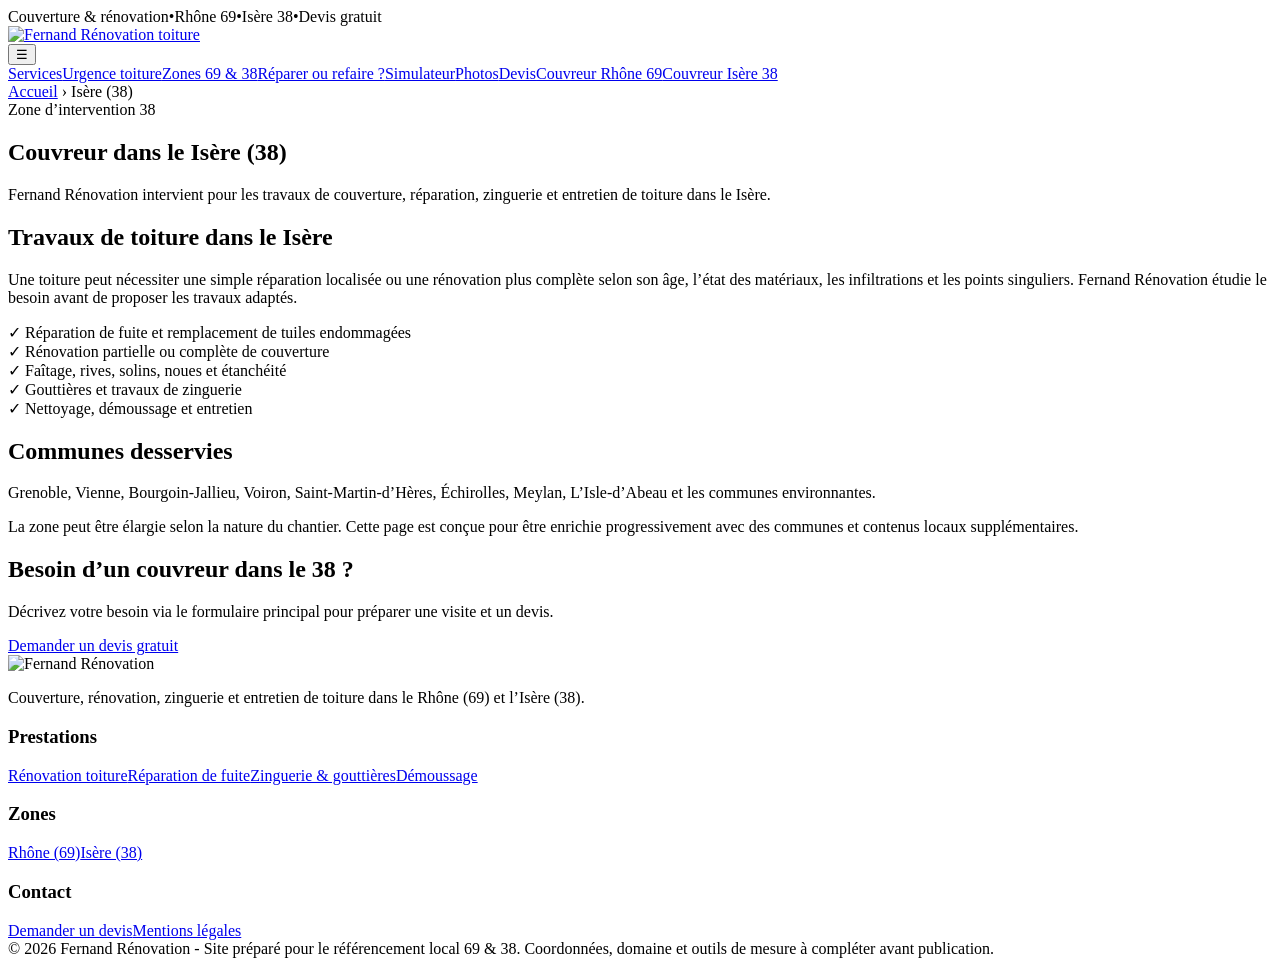
==== couvreur-isere-38.html @ d88a8b73 "Add files via upload" ====
<!doctype html><html lang="fr"><head><meta charset="utf-8">
<meta name="viewport" content="width=device-width,initial-scale=1">
<meta name="robots" content="index,follow,max-image-preview:large,max-snippet:-1,max-video-preview:-1">
<meta name="theme-color" content="#303940">
<link rel="icon" type="image/png" href="assets/favicon.png">
<link rel="stylesheet" href="assets/site.css">
<title>Couvreur Isère (38) | Fernand Rénovation</title><meta name="description" content="Fernand Rénovation, couvreur dans le Isère (38) : rénovation de toiture, fuite, zinguerie, gouttières, faîtage et démoussage. Devis gratuit."><meta name="geo.region" content="FR-38"><script type="application/ld+json">
{
  "@context":"https://schema.org",
  "@type":"RoofingContractor",
  "name":"Fernand Rénovation",
  "image":"assets/logo-fernand.png",
  "description":"Entreprise de couverture et rénovation de toiture intervenant dans le Rhône (69) et l'Isère (38).",
  "areaServed":[
    {"@type":"AdministrativeArea","name":"Rhône"},
    {"@type":"AdministrativeArea","name":"Isère"}
  ],
  "serviceType":["Couverture","Rénovation de toiture","Réparation de fuite","Zinguerie","Gouttières","Faîtage","Démoussage de toiture"]
}
</script>
</head><body><div class="trustBar"><div class="container trustInner"><span>Couverture & rénovation</span><span class="sep">•</span><span>Rhône 69</span><span class="sep">•</span><span>Isère 38</span><span class="sep">•</span><span>Devis gratuit</span></div></div>
<header><div class="container nav"><a class="brand" href="index.html"><img src="assets/logo-fernand.png" alt="Fernand Rénovation toiture"></a><div class="menuWrap"><button id="menuBtn" class="menuBtn" aria-label="Ouvrir le menu" aria-expanded="false">☰</button><nav id="menuPanel" class="menuPanel"><a href="index.html#services">Services</a><a href="index.html#urgence">Urgence toiture</a><a href="index.html#zone">Zones 69 & 38</a><a href="index.html#diagnostic">Réparer ou refaire ?</a><a href="index.html#simulateur">Simulateur</a><a href="index.html#photos">Photos</a><a href="index.html#devis">Devis</a><a href="couvreur-rhone-69.html">Couvreur Rhône 69</a><a href="couvreur-isere-38.html">Couvreur Isère 38</a></nav></div></div></header>
<main><section class="pageHero"><div class="container"><div class="breadcrumb"><a href="index.html">Accueil</a> › Isère (38)</div><span class="eyebrow">Zone d’intervention 38</span><h1>Couvreur dans le Isère (38)</h1><p class="heroLead">Fernand Rénovation intervient pour les travaux de couverture, réparation, zinguerie et entretien de toiture dans le Isère.</p></div></section><section class="section"><div class="container prose"><h2>Travaux de toiture dans le Isère</h2><p>Une toiture peut nécessiter une simple réparation localisée ou une rénovation plus complète selon son âge, l’état des matériaux, les infiltrations et les points singuliers. Fernand Rénovation étudie le besoin avant de proposer les travaux adaptés.</p><div class="checklist"><div class="check">✓ Réparation de fuite et remplacement de tuiles endommagées</div><div class="check">✓ Rénovation partielle ou complète de couverture</div><div class="check">✓ Faîtage, rives, solins, noues et étanchéité</div><div class="check">✓ Gouttières et travaux de zinguerie</div><div class="check">✓ Nettoyage, démoussage et entretien</div></div><h2>Communes desservies</h2><p>Grenoble, Vienne, Bourgoin-Jallieu, Voiron, Saint-Martin-d’Hères, Échirolles, Meylan, L’Isle-d’Abeau et les communes environnantes.</p><p>La zone peut être élargie selon la nature du chantier. Cette page est conçue pour être enrichie progressivement avec des communes et contenus locaux supplémentaires.</p><h2>Besoin d’un couvreur dans le 38 ?</h2><p>Décrivez votre besoin via le formulaire principal pour préparer une visite et un devis.</p><a class="btn blue" href="index.html#devis">Demander un devis gratuit</a></div></section></main><footer><div class="container"><div class="footerGrid"><div><img class="footerLogo" src="assets/logo-fernand.png" alt="Fernand Rénovation"><p class="small">Couverture, rénovation, zinguerie et entretien de toiture dans le Rhône (69) et l’Isère (38).</p></div><div><h3>Prestations</h3><a href="renovation-toiture.html">Rénovation toiture</a><a href="reparation-fuite-toiture.html">Réparation de fuite</a><a href="zinguerie-gouttieres.html">Zinguerie & gouttières</a><a href="demoussage-toiture.html">Démoussage</a></div><div><h3>Zones</h3><a href="couvreur-rhone-69.html">Rhône (69)</a><a href="couvreur-isere-38.html">Isère (38)</a></div><div><h3>Contact</h3><a href="index.html#devis">Demander un devis</a><a href="mentions-legales.html">Mentions légales</a></div></div><div class="footerBottom">© 2026 Fernand Rénovation - Site préparé pour le référencement local 69 & 38. Coordonnées, domaine et outils de mesure à compléter avant publication.</div></div></footer>
<script src="assets/site.js"></script>
</body></html>
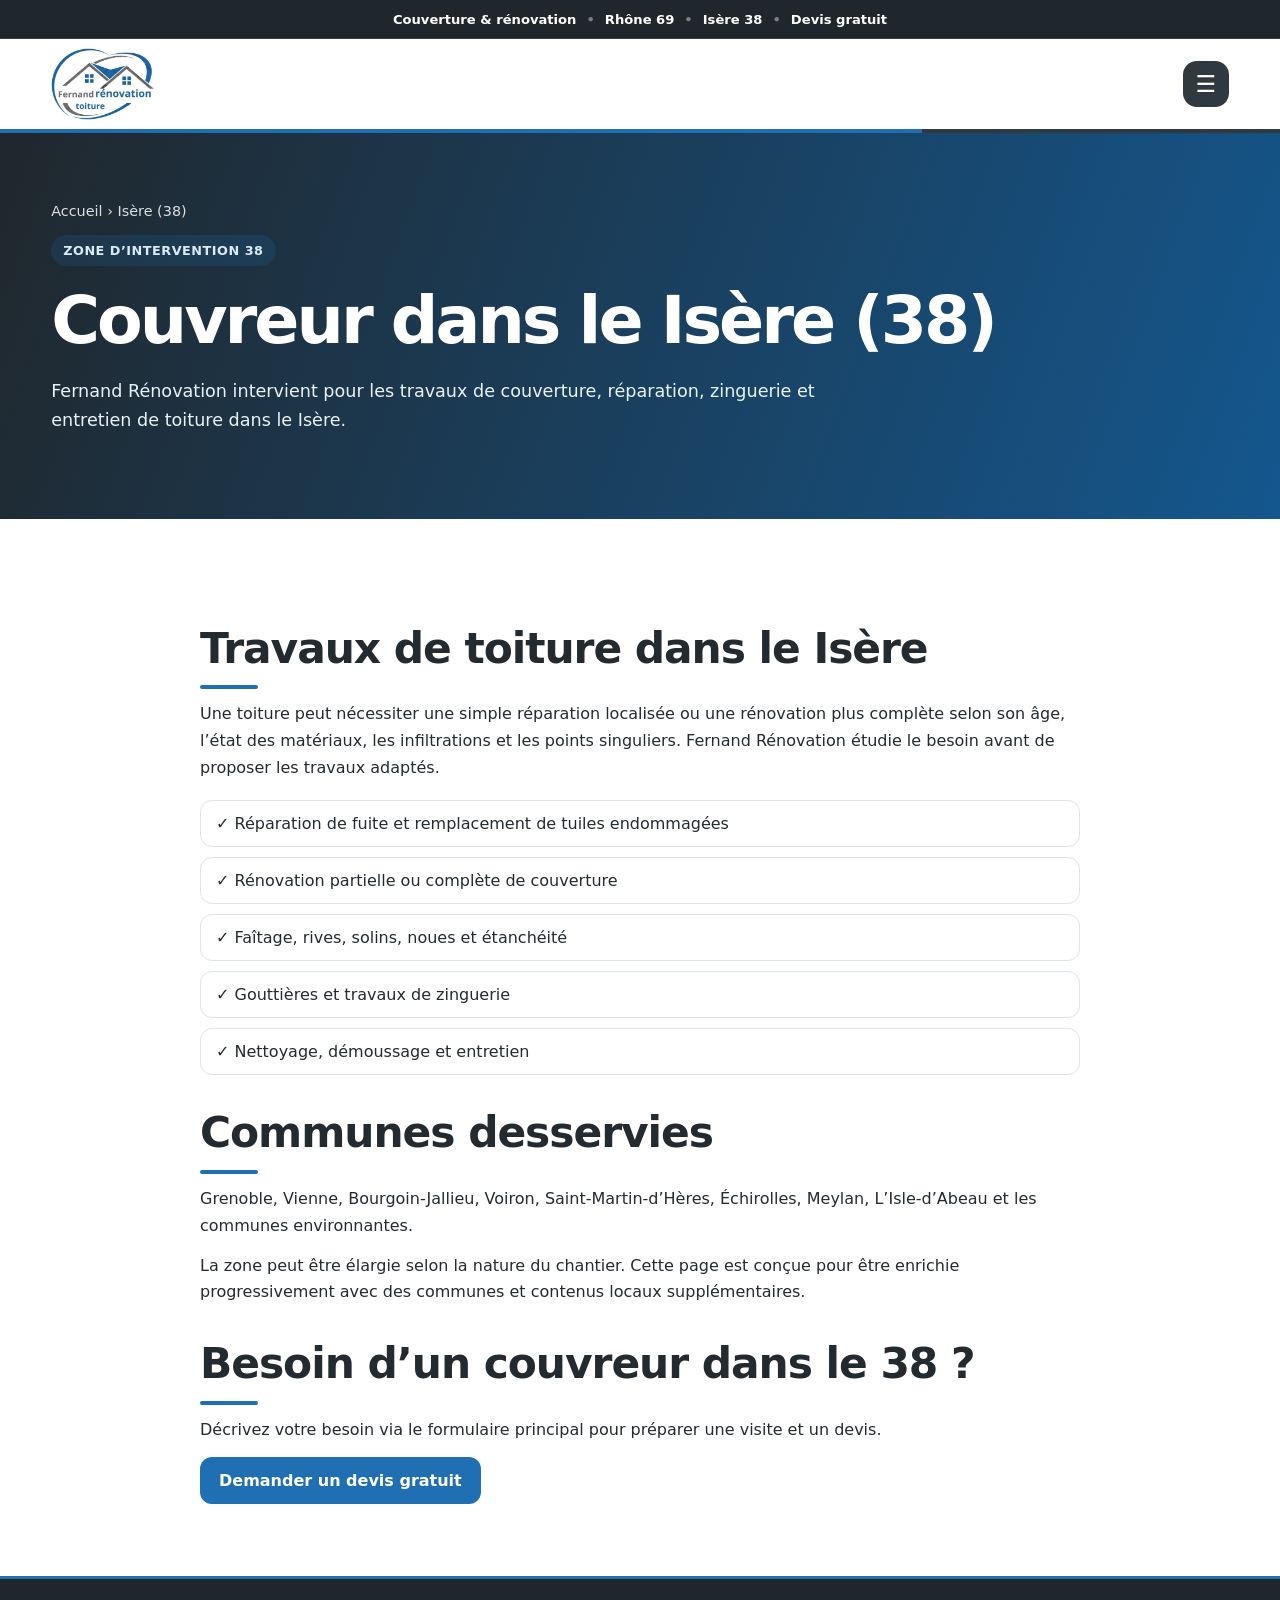
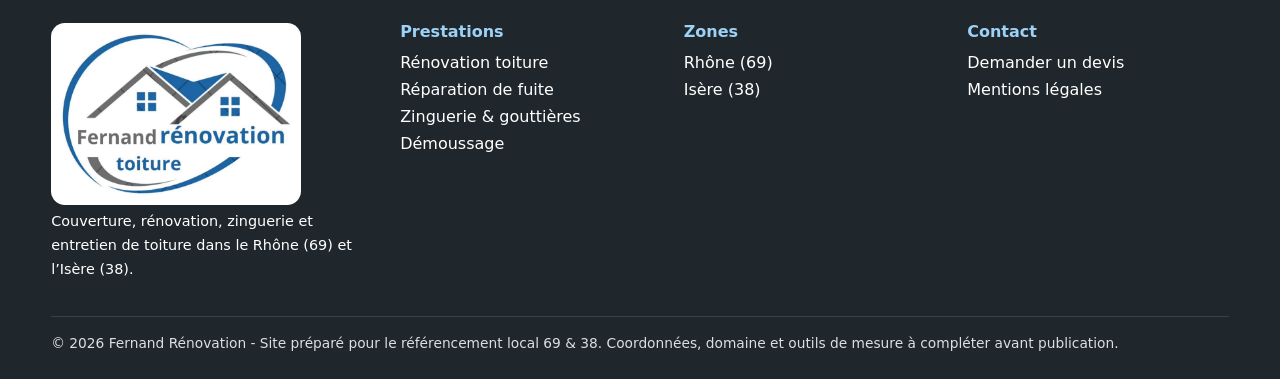
==== commit d977cdcb: "Add files via upload" ====
--- a/couvreur-isere-38.html
+++ b/couvreur-isere-38.html
@@ -2,14 +2,14 @@
 <meta name="viewport" content="width=device-width,initial-scale=1">
 <meta name="robots" content="index,follow,max-image-preview:large,max-snippet:-1,max-video-preview:-1">
 <meta name="theme-color" content="#303940">
-<link rel="icon" type="image/png" href="assets/favicon.png">
-<link rel="stylesheet" href="assets/site.css">
+<link rel="icon" type="image/png" href="favicon.png">
+<link rel="stylesheet" href="site.css">
 <title>Couvreur Isère (38) | Fernand Rénovation</title><meta name="description" content="Fernand Rénovation, couvreur dans le Isère (38) : rénovation de toiture, fuite, zinguerie, gouttières, faîtage et démoussage. Devis gratuit."><meta name="geo.region" content="FR-38"><script type="application/ld+json">
 {
   "@context":"https://schema.org",
   "@type":"RoofingContractor",
   "name":"Fernand Rénovation",
-  "image":"assets/logo-fernand.png",
+  "image":"logo-fernand.png",
   "description":"Entreprise de couverture et rénovation de toiture intervenant dans le Rhône (69) et l'Isère (38).",
   "areaServed":[
     {"@type":"AdministrativeArea","name":"Rhône"},
@@ -19,7 +19,7 @@
 }
 </script>
 </head><body><div class="trustBar"><div class="container trustInner"><span>Couverture & rénovation</span><span class="sep">•</span><span>Rhône 69</span><span class="sep">•</span><span>Isère 38</span><span class="sep">•</span><span>Devis gratuit</span></div></div>
-<header><div class="container nav"><a class="brand" href="index.html"><img src="assets/logo-fernand.png" alt="Fernand Rénovation toiture"></a><div class="menuWrap"><button id="menuBtn" class="menuBtn" aria-label="Ouvrir le menu" aria-expanded="false">☰</button><nav id="menuPanel" class="menuPanel"><a href="index.html#services">Services</a><a href="index.html#urgence">Urgence toiture</a><a href="index.html#zone">Zones 69 & 38</a><a href="index.html#diagnostic">Réparer ou refaire ?</a><a href="index.html#simulateur">Simulateur</a><a href="index.html#photos">Photos</a><a href="index.html#devis">Devis</a><a href="couvreur-rhone-69.html">Couvreur Rhône 69</a><a href="couvreur-isere-38.html">Couvreur Isère 38</a></nav></div></div></header>
-<main><section class="pageHero"><div class="container"><div class="breadcrumb"><a href="index.html">Accueil</a> › Isère (38)</div><span class="eyebrow">Zone d’intervention 38</span><h1>Couvreur dans le Isère (38)</h1><p class="heroLead">Fernand Rénovation intervient pour les travaux de couverture, réparation, zinguerie et entretien de toiture dans le Isère.</p></div></section><section class="section"><div class="container prose"><h2>Travaux de toiture dans le Isère</h2><p>Une toiture peut nécessiter une simple réparation localisée ou une rénovation plus complète selon son âge, l’état des matériaux, les infiltrations et les points singuliers. Fernand Rénovation étudie le besoin avant de proposer les travaux adaptés.</p><div class="checklist"><div class="check">✓ Réparation de fuite et remplacement de tuiles endommagées</div><div class="check">✓ Rénovation partielle ou complète de couverture</div><div class="check">✓ Faîtage, rives, solins, noues et étanchéité</div><div class="check">✓ Gouttières et travaux de zinguerie</div><div class="check">✓ Nettoyage, démoussage et entretien</div></div><h2>Communes desservies</h2><p>Grenoble, Vienne, Bourgoin-Jallieu, Voiron, Saint-Martin-d’Hères, Échirolles, Meylan, L’Isle-d’Abeau et les communes environnantes.</p><p>La zone peut être élargie selon la nature du chantier. Cette page est conçue pour être enrichie progressivement avec des communes et contenus locaux supplémentaires.</p><h2>Besoin d’un couvreur dans le 38 ?</h2><p>Décrivez votre besoin via le formulaire principal pour préparer une visite et un devis.</p><a class="btn blue" href="index.html#devis">Demander un devis gratuit</a></div></section></main><footer><div class="container"><div class="footerGrid"><div><img class="footerLogo" src="assets/logo-fernand.png" alt="Fernand Rénovation"><p class="small">Couverture, rénovation, zinguerie et entretien de toiture dans le Rhône (69) et l’Isère (38).</p></div><div><h3>Prestations</h3><a href="renovation-toiture.html">Rénovation toiture</a><a href="reparation-fuite-toiture.html">Réparation de fuite</a><a href="zinguerie-gouttieres.html">Zinguerie & gouttières</a><a href="demoussage-toiture.html">Démoussage</a></div><div><h3>Zones</h3><a href="couvreur-rhone-69.html">Rhône (69)</a><a href="couvreur-isere-38.html">Isère (38)</a></div><div><h3>Contact</h3><a href="index.html#devis">Demander un devis</a><a href="mentions-legales.html">Mentions légales</a></div></div><div class="footerBottom">© 2026 Fernand Rénovation - Site préparé pour le référencement local 69 & 38. Coordonnées, domaine et outils de mesure à compléter avant publication.</div></div></footer>
-<script src="assets/site.js"></script>
+<header><div class="container nav"><a class="brand" href="index.html"><img src="logo-fernand.png" alt="Fernand Rénovation toiture"></a><div class="menuWrap"><button id="menuBtn" class="menuBtn" aria-label="Ouvrir le menu" aria-expanded="false">☰</button><nav id="menuPanel" class="menuPanel"><a href="index.html#services">Services</a><a href="index.html#urgence">Urgence toiture</a><a href="index.html#zone">Zones 69 & 38</a><a href="index.html#diagnostic">Réparer ou refaire ?</a><a href="index.html#simulateur">Simulateur</a><a href="index.html#photos">Photos</a><a href="index.html#devis">Devis</a><a href="couvreur-rhone-69.html">Couvreur Rhône 69</a><a href="couvreur-isere-38.html">Couvreur Isère 38</a></nav></div></div></header>
+<main><section class="pageHero"><div class="container"><div class="breadcrumb"><a href="index.html">Accueil</a> › Isère (38)</div><span class="eyebrow">Zone d’intervention 38</span><h1>Couvreur dans le Isère (38)</h1><p class="heroLead">Fernand Rénovation intervient pour les travaux de couverture, réparation, zinguerie et entretien de toiture dans le Isère.</p></div></section><section class="section"><div class="container prose"><h2>Travaux de toiture dans le Isère</h2><p>Une toiture peut nécessiter une simple réparation localisée ou une rénovation plus complète selon son âge, l’état des matériaux, les infiltrations et les points singuliers. Fernand Rénovation étudie le besoin avant de proposer les travaux adaptés.</p><div class="checklist"><div class="check">✓ Réparation de fuite et remplacement de tuiles endommagées</div><div class="check">✓ Rénovation partielle ou complète de couverture</div><div class="check">✓ Faîtage, rives, solins, noues et étanchéité</div><div class="check">✓ Gouttières et travaux de zinguerie</div><div class="check">✓ Nettoyage, démoussage et entretien</div></div><h2>Communes desservies</h2><p>Grenoble, Vienne, Bourgoin-Jallieu, Voiron, Saint-Martin-d’Hères, Échirolles, Meylan, L’Isle-d’Abeau et les communes environnantes.</p><p>La zone peut être élargie selon la nature du chantier. Cette page est conçue pour être enrichie progressivement avec des communes et contenus locaux supplémentaires.</p><h2>Besoin d’un couvreur dans le 38 ?</h2><p>Décrivez votre besoin via le formulaire principal pour préparer une visite et un devis.</p><a class="btn blue" href="index.html#devis">Demander un devis gratuit</a></div></section></main><footer><div class="container"><div class="footerGrid"><div><img class="footerLogo" src="logo-fernand.png" alt="Fernand Rénovation"><p class="small">Couverture, rénovation, zinguerie et entretien de toiture dans le Rhône (69) et l’Isère (38).</p></div><div><h3>Prestations</h3><a href="renovation-toiture.html">Rénovation toiture</a><a href="reparation-fuite-toiture.html">Réparation de fuite</a><a href="zinguerie-gouttieres.html">Zinguerie & gouttières</a><a href="demoussage-toiture.html">Démoussage</a></div><div><h3>Zones</h3><a href="couvreur-rhone-69.html">Rhône (69)</a><a href="couvreur-isere-38.html">Isère (38)</a></div><div><h3>Contact</h3><a href="index.html#devis">Demander un devis</a><a href="mentions-legales.html">Mentions légales</a></div></div><div class="footerBottom">© 2026 Fernand Rénovation - Site préparé pour le référencement local 69 & 38. Coordonnées, domaine et outils de mesure à compléter avant publication.</div></div></footer>
+<script src="site.js"></script>
 </body></html>
--- a/site.css
+++ b/site.css
@@ -0,0 +1,15 @@
+:root{--blue:#1f6fb2;--blue2:#14578e;--anth:#303940;--anth2:#20272c;--white:#fff;--soft:#f3f7fa;--text:#232b31;--muted:#66727c;--border:#dce4ea;--shadow:0 16px 42px rgba(32,48,58,.12);--radius:18px;--max:1180px}
+*{box-sizing:border-box}html{scroll-behavior:smooth}body{margin:0;font-family:system-ui,-apple-system,Segoe UI,Roboto,Arial,sans-serif;background:#fff;color:var(--text)}body.menu-open{overflow:hidden}a{color:inherit;text-decoration:none}img{max-width:100%}button,input,select,textarea{font:inherit}h1,h2,h3{line-height:1.15}h1{font-size:clamp(2.35rem,5.2vw,4.45rem);letter-spacing:-.045em;margin:0 0 18px}h2{font-size:clamp(1.85rem,3.4vw,2.65rem);letter-spacing:-.025em;margin:0 0 12px}h2:after{content:"";display:block;width:58px;height:4px;background:var(--blue);border-radius:99px;margin-top:12px}h3{margin:0 0 8px}p{line-height:1.68;margin:0 0 13px}.container{width:min(var(--max),92%);margin:auto}.section{padding:72px 0}.alt{background:linear-gradient(180deg,#fff,#f4f8fb)}.muted{color:var(--muted)}.small{font-size:.9rem}.card{background:#fff;border:1px solid var(--border);border-radius:var(--radius);padding:24px;box-shadow:var(--shadow)}
+.btn{display:inline-flex;align-items:center;justify-content:center;gap:8px;padding:13px 18px;border-radius:12px;border:1px solid transparent;font-weight:900;cursor:pointer;transition:.18s ease;text-align:center}.btn:hover{transform:translateY(-1px)}.btn.blue{background:var(--blue);color:#fff}.btn.blue:hover{background:var(--blue2)}.btn.anth{background:var(--anth);color:#fff}.btn.ghost{background:#fff;border-color:var(--border);color:var(--text)}.btn.disabled{opacity:.55;cursor:not-allowed;transform:none}.eyebrow{display:inline-flex;padding:8px 12px;border-radius:999px;background:rgba(31,111,178,.18);color:#d9ebf9;font-size:.8rem;font-weight:900;letter-spacing:.04em;text-transform:uppercase;margin-bottom:16px}.grid3{display:grid;grid-template-columns:repeat(3,minmax(0,1fr));gap:18px}.grid2{display:grid;grid-template-columns:repeat(2,minmax(0,1fr));gap:18px}
+.trustBar{background:var(--anth2);color:#fff;border-bottom:1px solid rgba(255,255,255,.1)}.trustInner{min-height:38px;display:flex;align-items:center;justify-content:center;gap:10px;flex-wrap:wrap;padding:7px 0;font-size:.82rem;font-weight:800;text-align:center}.sep{opacity:.4}header{position:sticky;top:0;z-index:100;background:#fff}header:after{content:"";display:block;height:4px;background:linear-gradient(90deg,var(--blue) 0 72%,var(--anth) 72%)}.nav{display:flex;justify-content:space-between;align-items:center;gap:16px;padding:9px 0}.brand img{height:72px;width:auto;display:block}.menuBtn{width:46px;height:46px;border:0;border-radius:14px;background:var(--anth);display:grid;place-items:center;color:#fff;font-size:23px;cursor:pointer}.menuWrap{position:relative}.menuPanel{position:absolute;right:0;top:56px;width:min(360px,90vw);max-height:78vh;overflow:auto;background:#fff;border:1px solid var(--border);border-radius:16px;box-shadow:var(--shadow);padding:9px;display:none}.menuPanel.open{display:block}.menuPanel a{display:block;padding:11px 12px;border-radius:10px;font-weight:800}.menuPanel a:hover{background:var(--soft)}
+.hero{position:relative;overflow:hidden;padding:72px 0 0;background:linear-gradient(110deg,rgba(32,39,44,.98),rgba(31,111,178,.90));color:#fff}.hero:before{content:"";position:absolute;inset:-20% -10% auto 38%;height:520px;background:radial-gradient(circle,rgba(255,255,255,.14),transparent 66%);transform:rotate(-8deg)}.heroGrid{position:relative;display:grid;grid-template-columns:minmax(0,1.2fr) minmax(320px,.72fr);gap:38px;align-items:center}.heroLead{font-size:1.1rem;color:#e9f2f8;max-width:800px}.heroActions{display:flex;gap:10px;flex-wrap:wrap;margin-top:24px}.hero .btn.ghost{background:transparent;border-color:rgba(255,255,255,.5);color:#fff}.heroCard{background:rgba(255,255,255,.97);color:var(--text);padding:24px;border-radius:22px;border:1px solid rgba(255,255,255,.25);box-shadow:0 25px 60px rgba(0,0,0,.25)}.heroCard img{width:100%;max-height:220px;object-fit:contain}.heroCard .line{display:flex;gap:11px;padding:10px 0;border-bottom:1px solid var(--border)}.trustStrip{position:relative;margin-top:46px;background:rgba(18,25,30,.58);border-top:1px solid rgba(255,255,255,.1)}.trustGrid{display:grid;grid-template-columns:repeat(4,1fr)}.trustItem{padding:18px 15px;border-right:1px solid rgba(255,255,255,.1)}.trustItem:last-child{border-right:0}.trustItem strong{display:block}.trustItem span{display:block;color:#d9e3ea;font-size:.82rem;margin-top:3px}
+.urgencyBox{max-width:1040px;margin:auto}.urgencyChoices{display:grid;grid-template-columns:repeat(3,minmax(0,1fr));gap:14px;margin-top:22px}.urgencyChoice{border:1px solid var(--border);background:#fff;border-radius:17px;padding:20px;text-align:left;cursor:pointer;min-height:196px;display:flex;flex-direction:column;gap:10px;box-shadow:0 8px 22px rgba(24,37,54,.06)}.urgencyChoice:hover,.urgencyChoice.active{border-color:var(--blue);background:#f4f9fd}.urgencyChoice strong{font-size:1.06rem}.urgencyChoice small{margin-top:auto;color:var(--blue2);font-weight:900}.badge{display:inline-flex;width:max-content;padding:6px 9px;border-radius:99px;font-size:.75rem;font-weight:900;background:#e4f1fa;color:var(--blue2)}.urgencyResult{display:none;margin-top:18px;padding:20px;border:1px solid var(--border);border-radius:16px;background:#fff}.urgencyResult.show{display:block}
+.serviceCard{display:flex;flex-direction:column}.serviceCard p{color:var(--muted)}.serviceCard a{margin-top:auto;font-weight:900;color:var(--blue2)}.icon{width:48px;height:48px;border-radius:14px;background:#e4f1fa;display:grid;place-items:center;font-size:1.45rem;margin-bottom:14px}.whyGrid{display:grid;grid-template-columns:repeat(5,minmax(0,1fr));gap:14px;margin-top:22px}.whyItem{text-align:center;padding:20px;border:1px solid var(--border);border-radius:15px;background:#fff}.whyItem span{font-size:1.75rem}.whyItem p{font-size:.9rem;color:var(--muted);margin:0}
+.localHero{border:2px solid var(--blue);background:linear-gradient(135deg,#fff,#edf6fc)}.localStats{display:grid;grid-template-columns:repeat(3,1fr);gap:12px;margin-top:20px}.localStat{padding:16px;border:1px solid var(--border);border-radius:13px;background:#fff}.localStat strong{display:block;color:var(--blue2)}.zoneCards{display:grid;grid-template-columns:repeat(2,minmax(0,1fr));gap:18px;margin-top:18px}.localLinks{display:grid;grid-template-columns:repeat(2,1fr);gap:10px;margin-top:16px}.localLinks a{padding:12px;border:1px solid var(--border);border-radius:12px;text-align:center;font-weight:850;background:#fff}.localLinks a:hover{border-color:var(--blue);background:#f4f9fd}
+.quiz{max-width:900px;margin:22px auto 0}.question{display:none}.question.active{display:block}.answerGrid{display:grid;grid-template-columns:repeat(2,1fr);gap:12px;margin-top:15px}.answer{padding:15px;border:1px solid var(--border);border-radius:13px;background:#fff;cursor:pointer;font-weight:800;text-align:left}.answer:hover{border-color:var(--blue)}.progress{height:8px;background:#e8eef2;border-radius:99px;overflow:hidden;margin-bottom:20px}.progress span{display:block;height:100%;background:var(--blue);width:0}.quizResult{display:none}.quizResult.show{display:block}
+.estimator{display:grid;grid-template-columns:1fr 1fr 1fr;gap:12px;align-items:end;margin-top:20px}.field{display:flex;flex-direction:column;gap:6px;font-weight:800}.field input,.field select,.quote input,.quote select,.quote textarea{width:100%;padding:13px;border:1px solid var(--border);border-radius:12px;background:#fff}.estimateBox{margin-top:14px;padding:18px;border-radius:15px;background:#edf6fc;border:1px solid #c8e3f6;font-weight:800}.gallery{display:grid;grid-template-columns:repeat(3,1fr);gap:16px;margin-top:18px}.photoPlaceholder{aspect-ratio:4/3;border-radius:15px;border:1px dashed #aab8c2;background:linear-gradient(145deg,#f7fafc,#e7eff4);display:grid;place-items:center;text-align:center;padding:20px;color:#5f6d76;font-weight:800}
+.quote{max-width:900px;margin:22px auto 0}.quoteGrid{display:grid;grid-template-columns:1fr 1fr;gap:12px}.quote label{display:flex;flex-direction:column;gap:6px;font-weight:850}.quote textarea{min-height:105px;resize:vertical}.full{grid-column:1/-1}.quoteActions{display:flex;gap:10px;flex-wrap:wrap;margin-top:14px}.status{margin-top:12px;font-weight:850}.notice{padding:14px;border-left:4px solid var(--blue);background:#eef7fd;border-radius:10px;margin:16px 0}
+footer{background:var(--anth2);color:#fff;padding:44px 0 28px;border-top:3px solid var(--blue)}.footerGrid{display:grid;grid-template-columns:1.25fr 1fr 1fr 1fr;gap:22px}footer h3{color:#9dd1f5;font-size:1rem}footer a{display:block;padding:4px 0}.footerBottom{margin-top:22px;padding-top:18px;border-top:1px solid rgba(255,255,255,.14);font-size:.86rem;opacity:.85}.footerLogo{background:#fff;border-radius:14px;padding:10px;max-width:250px}.callFloat,.waFloat{position:fixed;right:16px;z-index:1000;color:#fff;font-weight:900;border-radius:999px;padding:13px 17px;box-shadow:0 15px 36px rgba(0,0,0,.20)}.callFloat{bottom:16px;background:var(--blue)}.waFloat{bottom:70px;background:var(--anth)}
+.pageHero{padding:70px 0;background:linear-gradient(110deg,var(--anth2),var(--blue2));color:#fff}.breadcrumb{font-size:.9rem;opacity:.85;margin-bottom:16px}.prose{max-width:880px}.prose h2{margin-top:34px}.checklist{display:grid;gap:10px;margin:18px 0}.check{padding:13px 15px;border:1px solid var(--border);border-radius:12px;background:#fff}
+@media(max-width:980px){.heroGrid,.grid3,.grid2,.zoneCards{grid-template-columns:1fr}.whyGrid{grid-template-columns:repeat(2,1fr)}.urgencyChoices{grid-template-columns:1fr}.trustGrid{grid-template-columns:repeat(2,1fr)}.gallery{grid-template-columns:repeat(2,1fr)}.footerGrid{grid-template-columns:1fr 1fr}.estimator{grid-template-columns:1fr}}
+@media(max-width:650px){.section{padding:54px 0}.brand img{height:58px}.hero{padding-top:52px}.heroGrid{grid-template-columns:1fr}.heroCard{margin-top:10px}.trustGrid{grid-template-columns:1fr 1fr}.trustItem{padding:14px 10px}.whyGrid,.gallery,.localStats,.quoteGrid,.answerGrid{grid-template-columns:1fr}.full{grid-column:auto}.footerGrid{grid-template-columns:1fr}.callFloat,.waFloat{right:10px;font-size:.86rem;padding:11px 14px}}
